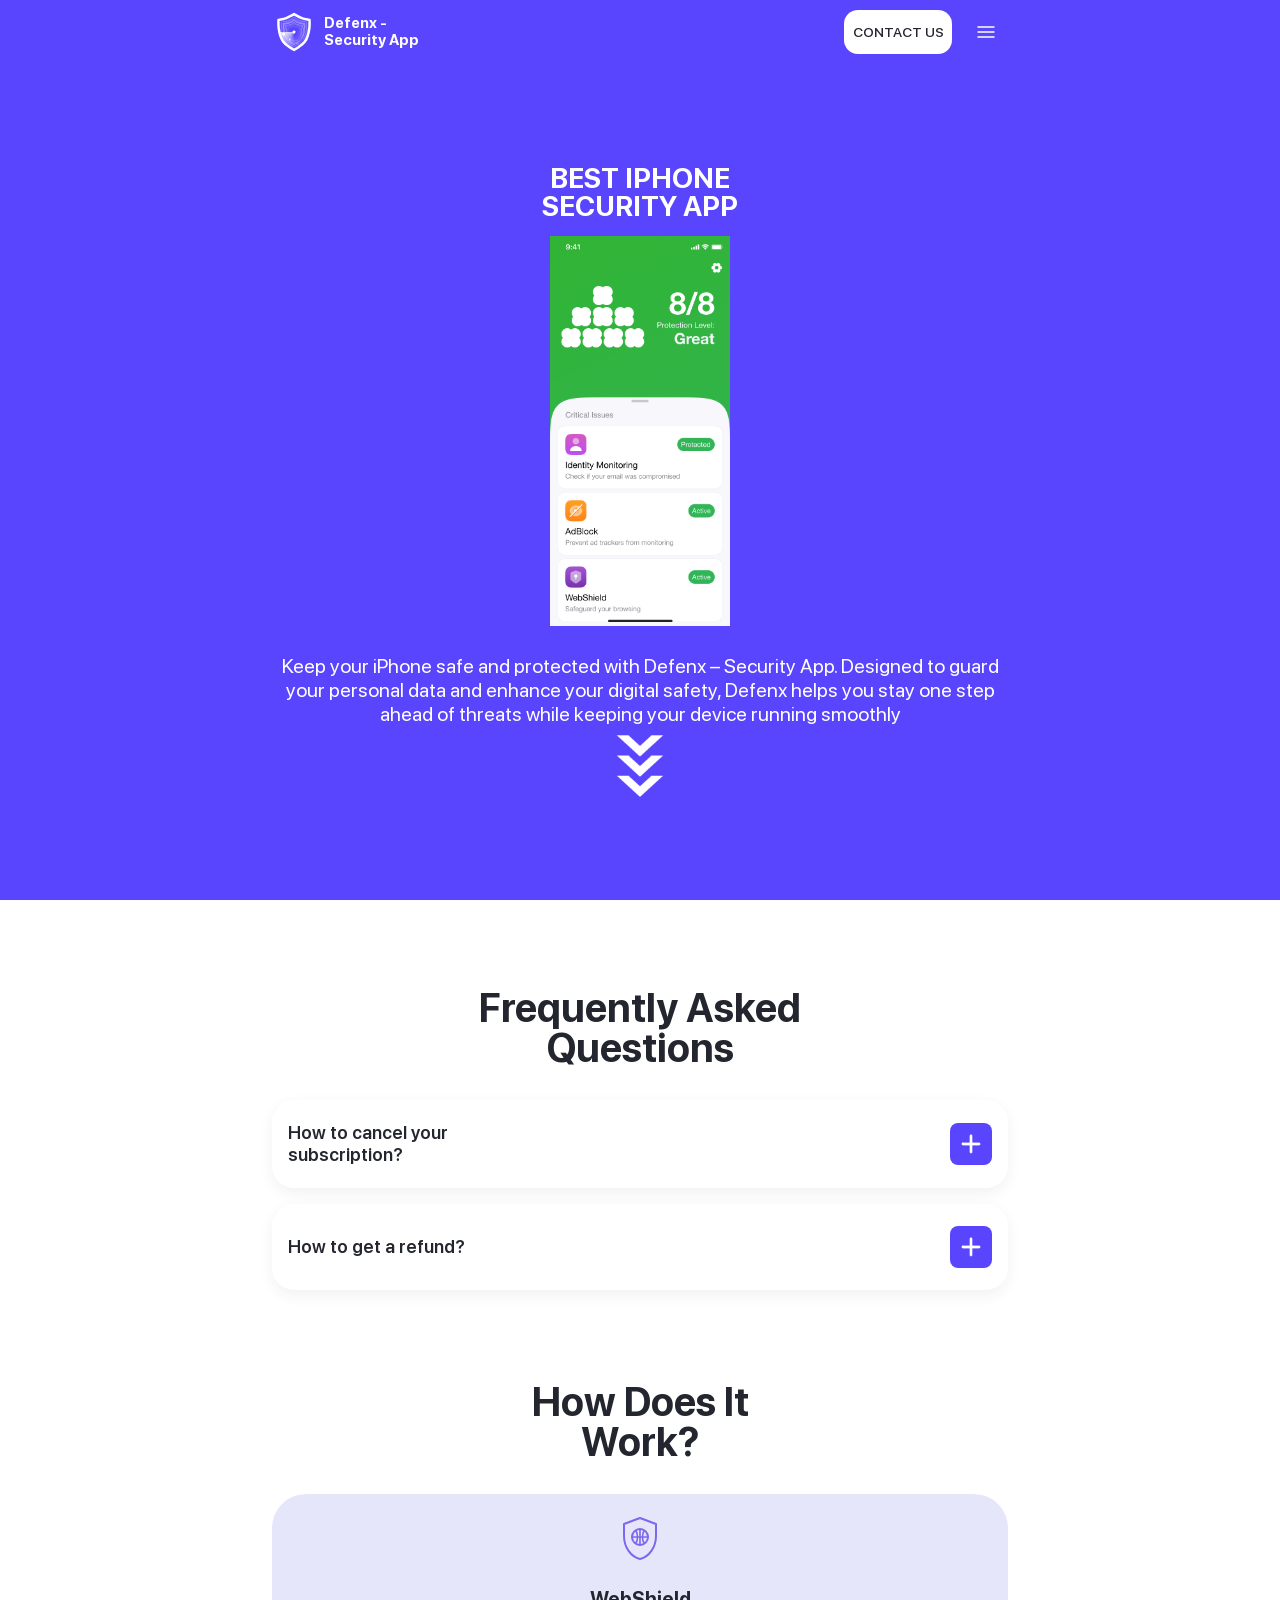
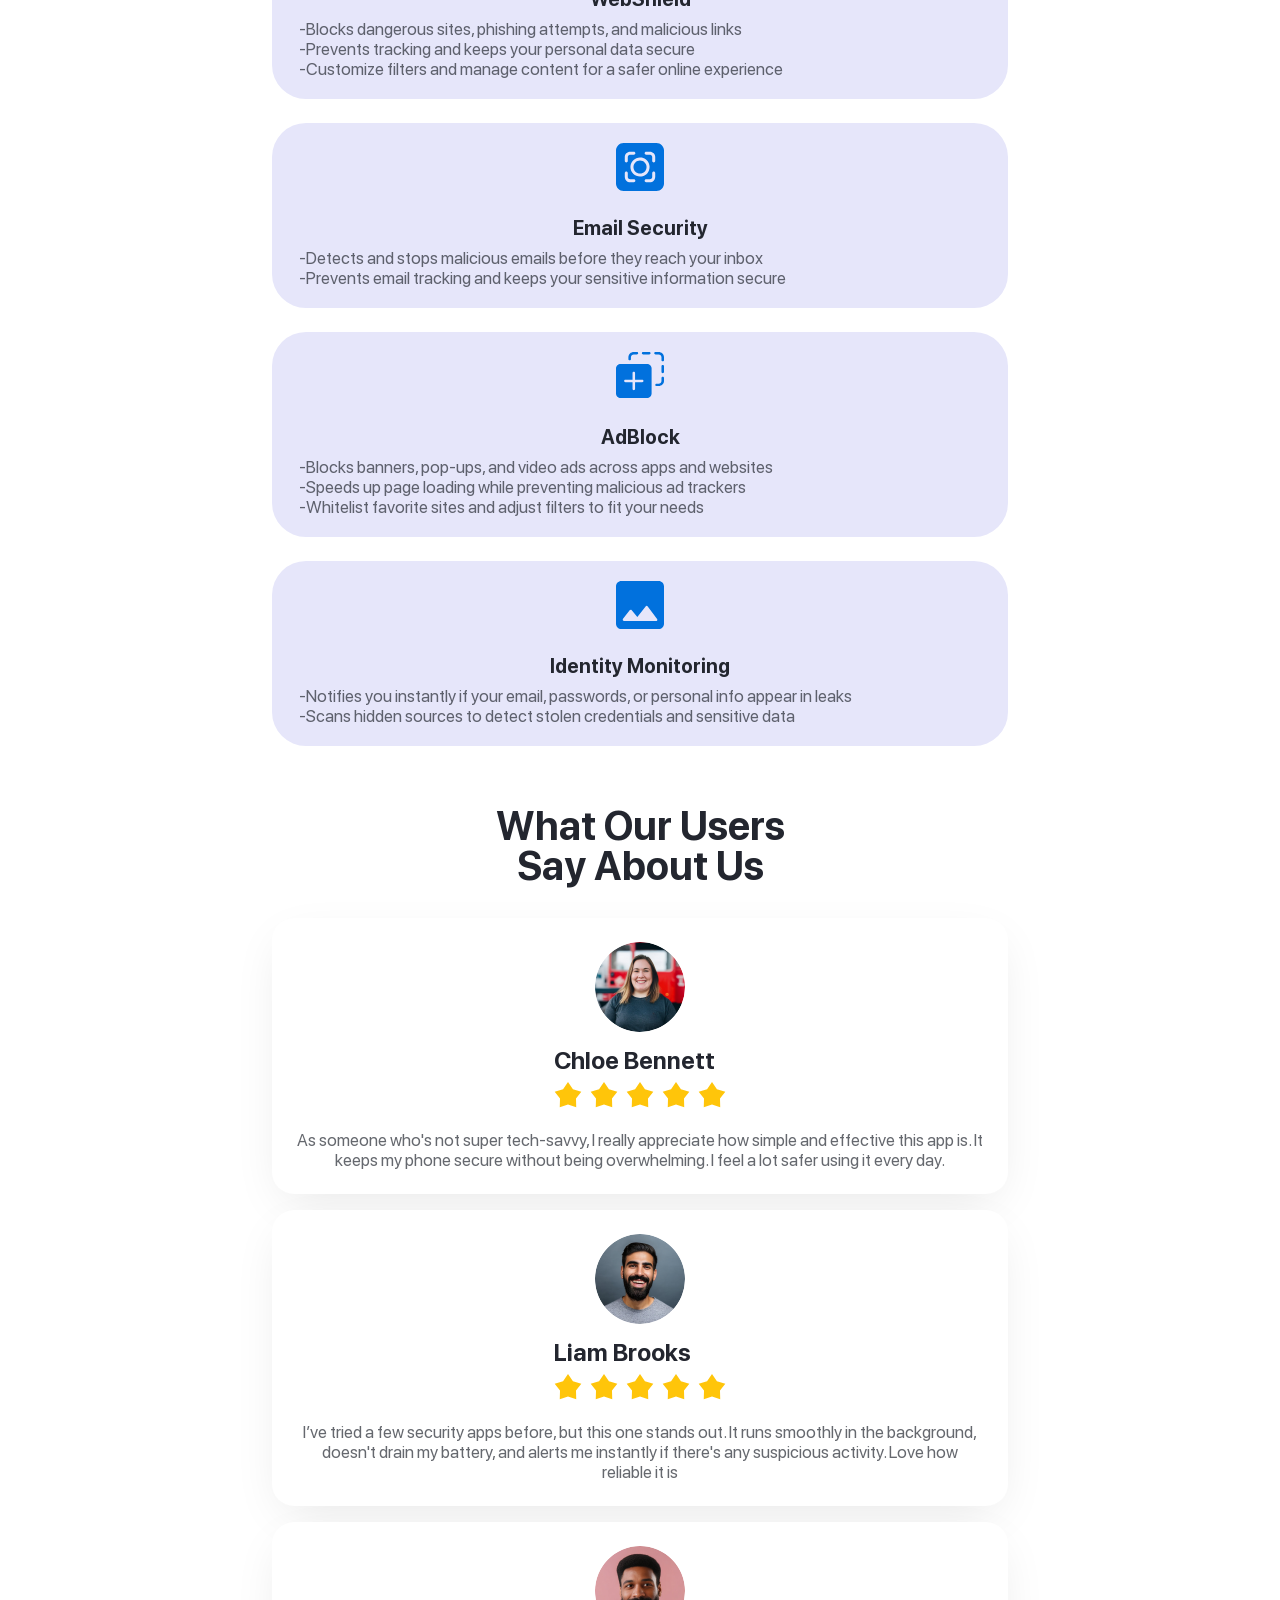
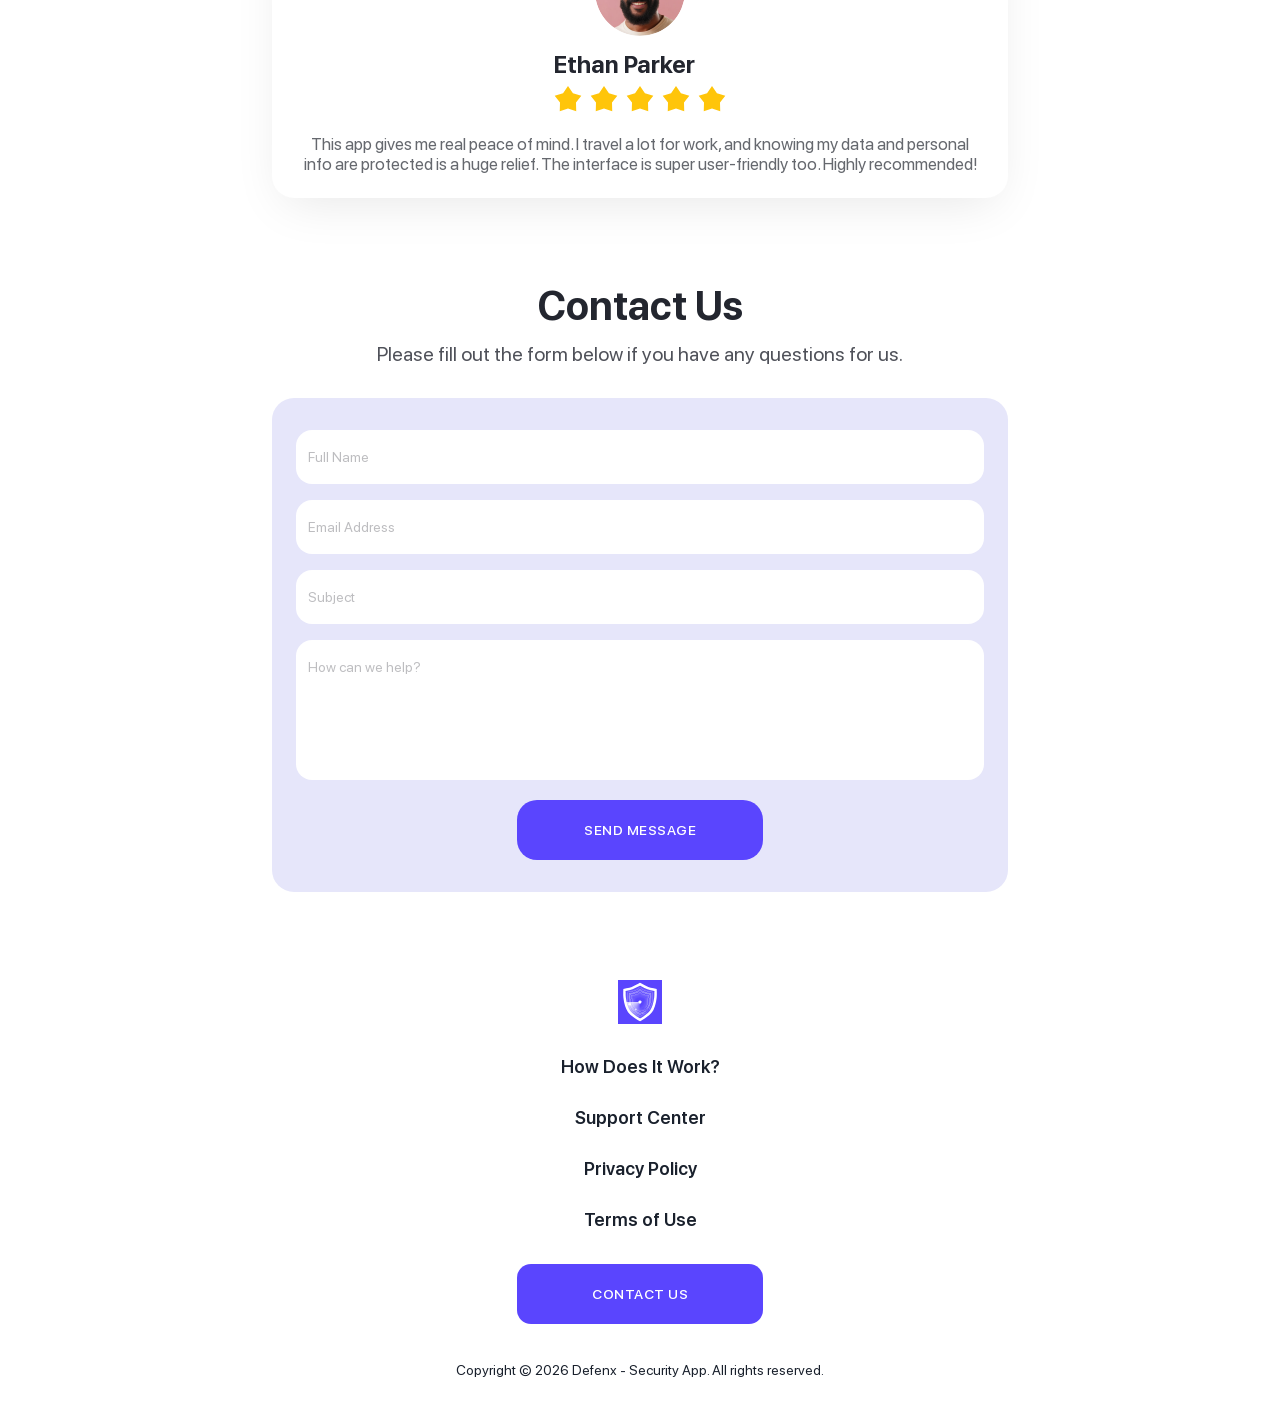
==== index.html @ 7b00d65a "Add files via upload" ====
<!doctype html>
<html lang="en">

<head>
    <meta charset="UTF-8">
    <meta name="viewport"
        content="width=device-width, user-scalable=no, initial-scale=1.0, maximum-scale=1.0, minimum-scale=1.0">
    <meta http-equiv="X-UA-Compatible" content="ie=edge">
    <link rel="stylesheet" href="css/style.css">
    <title>Defenx - Security App</title>
    <link rel="icon" type="image/svg" href="assets/img/Icon.svg">
</head>

<body>

    <header class="header header--home">
        <div class="container">
            <div class="header-content">
                <a href="#" class="logo">

                    <img src="assets/img/Icon.svg" alt="logo">
                    <div class="logo_text">Defenx - Security App</div>
                </a>
                <div class="navigation-panel">
                    <a href="#form" class="btn-nav primary-btn primary-btn--home">
                        Contact Us
                    </a>
                    <nav class="nav">
                        <span class="nav-cross" id="close-nav">
                            <svg width="44" height="44" viewBox="0 0 44 44" fill="none"
                                xmlns="http://www.w3.org/2000/svg">
                                <rect x="0.5" y="0.5" width="43" height="43" rx="21.5" stroke="black" />
                                <path d="M11 11L34.4194 34.4194" stroke="#19202C" stroke-width="1.375"
                                    stroke-linejoin="round" />
                                <path d="M11 34.4198L34.4194 11.0004" stroke="#19202C" stroke-width="1.375"
                                    stroke-linejoin="round" />
                            </svg>

                        </span>
                        <div class="nav-inner">
                            <ul class="nav-list">
                                <li class="nav-list__el"><a href="#features">How Does It Work?</a></li>
                                <li class="nav-list__el"><a href="contact-us.html">Support Center</a></li>
                                <li class="nav-list__el"><a href="privacy.html">Privacy Policy</a></li>
                                <li class="nav-list__el"><a href="terms.html">Terms of Use</a></li>
                            </ul>
                            <a href="#form" class="primary-btn">
                                Contact Us
                            </a>
                        </div>
                    </nav>
                    <div class="burger" id="burger">
                        <svg width="24" height="24" viewBox="0 0 24 24" fill="none" xmlns="http://www.w3.org/2000/svg">
                            <path fill-rule="evenodd" clip-rule="evenodd"
                                d="M20.75 7C20.75 7.41421 20.4142 7.75 20 7.75L4 7.75C3.58579 7.75 3.25 7.41421 3.25 7C3.25 6.58579 3.58579 6.25 4 6.25L20 6.25C20.4142 6.25 20.75 6.58579 20.75 7Z"
                                fill="white" />
                            <path fill-rule="evenodd" clip-rule="evenodd"
                                d="M20.75 12C20.75 12.4142 20.4142 12.75 20 12.75L4 12.75C3.58579 12.75 3.25 12.4142 3.25 12C3.25 11.5858 3.58579 11.25 4 11.25L20 11.25C20.4142 11.25 20.75 11.5858 20.75 12Z"
                                fill="white" />
                            <path fill-rule="evenodd" clip-rule="evenodd"
                                d="M20.75 17C20.75 17.4142 20.4142 17.75 20 17.75L4 17.75C3.58579 17.75 3.25 17.4142 3.25 17C3.25 16.5858 3.58579 16.25 4 16.25L20 16.25C20.4142 16.25 20.75 16.5858 20.75 17Z"
                                fill="white" />
                        </svg>
                    </div>
                </div>
            </div>
        </div>
    </header>
    <div class="wrapper wrapper--home">
        <main class="main">
            <div class="container">
                <div class="main-content">
                    <div class="main-banner">
                        <h1 class="main-title">
                            Best iPhone <br> Security app

                        </h1>
                        <div class="main-banner__img">
                            <img src="assets/img/iPhone.png" alt="iphone-img">
                        </div>
                        <!-- <a href="https://xvpn.onelink.me/860A/rs5mjfm7" class="link-app">
                        <img src="assets/img/app-store.svg" alt="app-store">
                    </a> -->

                        <p class="main-description">
                            Keep your iPhone safe and protected with Defenx – Security App. Designed to guard your personal data and enhance your digital safety, Defenx helps you stay one step ahead of threats while keeping your device running smoothly

                        </p>
                        <img src="./assets/img/Arrow.gif" alt="" style="width: 90px; transform: rotate(90deg);">
                    </div>
                </div>
            </div>
        </main>
        <section class="faq">
            <div class="container">
                <div class="faq-content">
                    <h2 class="section-title">
                        Frequently Asked Questions
                    </h2>
                    <div class="faq-list">
                        <div class="faq-el">
                            <div class="faq-el-head">
                                <div class="faq-el-head__text">
                                    How to cancel your subscription?
                                </div>
                                <div class="faq-el-head__i">
                                    <span class="faq-el-head__i__plus">
                                        <svg width="20" height="20" viewBox="0 0 20 20" fill="none"
                                            xmlns="http://www.w3.org/2000/svg">
                                            <path
                                                d="M10.0001 0.739756C9.35731 0.739756 8.83623 1.26083 8.83623 1.90361V18.0964C8.83623 18.7392 9.35731 19.2602 10.0001 19.2602C10.6429 19.2602 11.1639 18.7392 11.1639 18.0964V1.90361C11.1639 1.26083 10.6429 0.739756 10.0001 0.739756Z"
                                                fill="#FFFFFF" stroke="#FFFFFF" stroke-width="0.303614"
                                                stroke-linecap="round" />
                                            <path
                                                d="M1.90365 8.83614C1.26087 8.83614 0.739794 9.35721 0.739794 9.99999C0.739794 10.6428 1.26087 11.1638 1.90365 11.1638H18.0964C18.7392 11.1638 19.2603 10.6428 19.2603 9.99999C19.2603 9.35721 18.7392 8.83614 18.0964 8.83614H1.90365Z"
                                                fill="#FFFFFF" stroke="#FFFFFF" stroke-width="0.303614"
                                                stroke-linecap="round" />
                                        </svg>
                                    </span>
                                    <span class="faq-el-head__i__minus">
                                        <svg width="20" height="4" viewBox="0 0 20 4" fill="none"
                                            xmlns="http://www.w3.org/2000/svg">
                                            <path
                                                d="M2 0.85C1.36487 0.85 0.85 1.36487 0.85 2C0.85 2.63513 1.36487 3.15 2 3.15H18C18.6351 3.15 19.15 2.63513 19.15 2C19.15 1.36487 18.6351 0.85 18 0.85H2Z"
                                                fill="white" stroke="white" stroke-width="0.3" stroke-linecap="round" />
                                        </svg>
                                    </span>
                                </div>
                            </div>
                            <div class="faq-el-body">
                                <p class="faq-el-text">
                                    Subscription cancellation is easy! You can do it either through you Apple Store
                                    settings, or you can <a href="#form">contact us </a>, and we'll give you further
                                    instructions.
                                </p>
                            </div>
                        </div>
                        <div class="faq-el">
                            <div class="faq-el-head">
                                <div class="faq-el-head__text">
                                    How to get a refund?
                                </div>
                                <div class="faq-el-head__i">
                                    <span class="faq-el-head__i__plus">
                                        <svg width="20" height="20" viewBox="0 0 20 20" fill="none"
                                            xmlns="http://www.w3.org/2000/svg">
                                            <path
                                                d="M10.0001 0.739756C9.35731 0.739756 8.83623 1.26083 8.83623 1.90361V18.0964C8.83623 18.7392 9.35731 19.2602 10.0001 19.2602C10.6429 19.2602 11.1639 18.7392 11.1639 18.0964V1.90361C11.1639 1.26083 10.6429 0.739756 10.0001 0.739756Z"
                                                fill="#FFFFFF" stroke="#FFFFFF" stroke-width="0.303614"
                                                stroke-linecap="round" />
                                            <path
                                                d="M1.90365 8.83614C1.26087 8.83614 0.739794 9.35721 0.739794 9.99999C0.739794 10.6428 1.26087 11.1638 1.90365 11.1638H18.0964C18.7392 11.1638 19.2603 10.6428 19.2603 9.99999C19.2603 9.35721 18.7392 8.83614 18.0964 8.83614H1.90365Z"
                                                fill="#FFFFFF" stroke="#FFFFFF" stroke-width="0.303614"
                                                stroke-linecap="round" />
                                        </svg>
                                    </span>
                                    <span class="faq-el-head__i__minus">
                                        <svg width="20" height="4" viewBox="0 0 20 4" fill="none"
                                            xmlns="http://www.w3.org/2000/svg">
                                            <path
                                                d="M2 0.85C1.36487 0.85 0.85 1.36487 0.85 2C0.85 2.63513 1.36487 3.15 2 3.15H18C18.6351 3.15 19.15 2.63513 19.15 2C19.15 1.36487 18.6351 0.85 18 0.85H2Z"
                                                fill="white" stroke="white" stroke-width="0.3" stroke-linecap="round" />
                                        </svg>
                                    </span>
                                </div>
                            </div>
                            <div class="faq-el-body">
                                <p class="faq-el-text">
                                    All the refunds are processed through Apple Store and on their behalf.
                                    You can <a href="#form">contact us </a> to receive additional instructions.
                                </p>
                            </div>
                        </div>

                    </div>
                </div>
            </div>
        </section>
        <section class="work" id="features">
            <div class="container">
                <div class="work-content">
                    <h2 class="section-title">
                        How Does It
                        Work?
                    </h2>
                    <div class="work-list">
                        <div class="work-item">
                            <img src="./assets/img/w_1.svg" alt="" style="">

                            <h3 class="work-item__title">
                                WebShield

                            </h3>
                            <div class="work-item__description">
                                <ul>
                                <li style="text-align: left;">-Blocks dangerous sites, phishing attempts, and malicious links</li>
                                <li style="text-align: left;">-Prevents tracking and keeps your personal data secure</li>
                                <li style="text-align: left;">-Customize filters and manage content for a safer online experience</li>
                                </ul>


                            </div>
                        </div>
                        <div class="work-item">
                            <img src="./assets/img/w_2.svg" alt="" style="">
                            <h3 class="work-item__title">
                                Email Security

                            </h3>
                            <div class="work-item__description">
                                <li style="text-align: left;">-Detects and stops malicious emails before they reach your inbox
                                </li>
                                <li style="text-align: left;">-Prevents email tracking and keeps your sensitive information secure</li>

                            </div>
                        </div>
                        <div class="work-item">
                            <img src="./assets/img/w_3.svg" alt="" style="">
                            <h3 class="work-item__title">
                                AdBlock

                            </h3>
                            <div class="work-item__description">
                                <li style="text-align: left;">-Blocks banners, pop-ups, and video ads across apps and websites</li>
                                <li style="text-align: left;">-Speeds up page loading while preventing malicious ad trackers</li>
                                <li style="text-align: left;">-Whitelist favorite sites and adjust filters to fit your needs</li>
                                





                            </div>
                        </div>
                        <div class="work-item">
                            <img src="./assets/img/w_4.svg" alt="" style="">
                            <h3 class="work-item__title">
                                Identity Monitoring

                            </h3>
                            <div class="work-item__description">
                                
                                <li style="text-align: left;">-Notifies you instantly if your email, passwords, or personal info appear in leaks</li>
                                <li style="text-align: left;">-Scans hidden sources to detect stolen credentials and sensitive data</li>
                                
                            </div>
                        </div>
                    </div>
                </div>
            </div>
        </section>

        <section class="feedback">
            <div class="container">
                <div class="feedback-content">
                    <h2 class="section-title">
                        What Our Users Say About Us
                    </h2>
                    <div class="feedback-list">
                        <div class="feedback-card">
                            <div class="feedback-card__img">
                                <img src="assets/img/f-1.png" alt="img">
                            </div>
                            <div class="feedback-card__person">
                                <h3 class="feedback-card__title">Chloe Bennett</h3>
                                <div class="feedback-card__star">
                                    <svg width="172" height="28" viewBox="0 0 172 28" fill="none"
                                        xmlns="http://www.w3.org/2000/svg">
                                        <path
                                            d="M14 0L18.9374 7.20426L27.3148 9.67376L21.9889 16.5957L22.229 25.3262L14 22.4L5.77101 25.3262L6.01113 16.5957L0.685208 9.67376L9.0626 7.20426L14 0Z"
                                            fill="#FFC50A" />
                                        <path
                                            d="M86 0L90.9374 7.20426L99.3148 9.67376L93.9889 16.5957L94.229 25.3262L86 22.4L77.771 25.3262L78.0111 16.5957L72.6852 9.67376L81.0626 7.20426L86 0Z"
                                            fill="#FFC50A" />
                                        <path
                                            d="M50 0L54.9374 7.20426L63.3148 9.67376L57.9889 16.5957L58.229 25.3262L50 22.4L41.771 25.3262L42.0111 16.5957L36.6852 9.67376L45.0626 7.20426L50 0Z"
                                            fill="#FFC50A" />
                                        <path
                                            d="M122 0L126.937 7.20426L135.315 9.67376L129.989 16.5957L130.229 25.3262L122 22.4L113.771 25.3262L114.011 16.5957L108.685 9.67376L117.063 7.20426L122 0Z"
                                            fill="#FFC50A" />
                                        <path
                                            d="M158 0L162.937 7.20426L171.315 9.67376L165.989 16.5957L166.229 25.3262L158 22.4L149.771 25.3262L150.011 16.5957L144.685 9.67376L153.063 7.20426L158 0Z"
                                            fill="#FFC50A" />
                                    </svg>

                                </div>
                            </div>
                            <div class="feedback-card__text">
                                As someone who's not super tech-savvy, I really appreciate how simple and effective this app is. It keeps my phone secure without being overwhelming. I feel a lot safer using it every day. </div>
                        </div>
                        <div class="feedback-card">
                            <div class="feedback-card__img">
                                <img src="assets/img/f-2.png" alt="img">
                            </div>
                            <div class="feedback-card__person">
                                <h3 class="feedback-card__title">Liam Brooks</h3>
                                <div class="feedback-card__star">
                                    <svg width="172" height="28" viewBox="0 0 172 28" fill="none"
                                        xmlns="http://www.w3.org/2000/svg">
                                        <path
                                            d="M14 0L18.9374 7.20426L27.3148 9.67376L21.9889 16.5957L22.229 25.3262L14 22.4L5.77101 25.3262L6.01113 16.5957L0.685208 9.67376L9.0626 7.20426L14 0Z"
                                            fill="#FFC50A" />
                                        <path
                                            d="M86 0L90.9374 7.20426L99.3148 9.67376L93.9889 16.5957L94.229 25.3262L86 22.4L77.771 25.3262L78.0111 16.5957L72.6852 9.67376L81.0626 7.20426L86 0Z"
                                            fill="#FFC50A" />
                                        <path
                                            d="M50 0L54.9374 7.20426L63.3148 9.67376L57.9889 16.5957L58.229 25.3262L50 22.4L41.771 25.3262L42.0111 16.5957L36.6852 9.67376L45.0626 7.20426L50 0Z"
                                            fill="#FFC50A" />
                                        <path
                                            d="M122 0L126.937 7.20426L135.315 9.67376L129.989 16.5957L130.229 25.3262L122 22.4L113.771 25.3262L114.011 16.5957L108.685 9.67376L117.063 7.20426L122 0Z"
                                            fill="#FFC50A" />
                                        <path
                                            d="M158 0L162.937 7.20426L171.315 9.67376L165.989 16.5957L166.229 25.3262L158 22.4L149.771 25.3262L150.011 16.5957L144.685 9.67376L153.063 7.20426L158 0Z"
                                            fill="#FFC50A" />
                                    </svg>

                                </div>
                            </div>
                            <div class="feedback-card__text">
                                I’ve tried a few security apps before, but this one stands out. It runs smoothly in the background, doesn't drain my battery, and alerts me instantly if there's any suspicious activity. Love how reliable it is
                            </div>
                        </div>
                        <div class="feedback-card">
                            <div class="feedback-card__img">
                                <img src="assets/img/f-3.png" alt="img">
                            </div>
                            <div class="feedback-card__person">
                                <h3 class="feedback-card__title">Ethan Parker</h3>
                                <div class="feedback-card__star">
                                    <svg width="172" height="28" viewBox="0 0 172 28" fill="none"
                                        xmlns="http://www.w3.org/2000/svg">
                                        <path
                                            d="M14 0L18.9374 7.20426L27.3148 9.67376L21.9889 16.5957L22.229 25.3262L14 22.4L5.77101 25.3262L6.01113 16.5957L0.685208 9.67376L9.0626 7.20426L14 0Z"
                                            fill="#FFC50A" />
                                        <path
                                            d="M86 0L90.9374 7.20426L99.3148 9.67376L93.9889 16.5957L94.229 25.3262L86 22.4L77.771 25.3262L78.0111 16.5957L72.6852 9.67376L81.0626 7.20426L86 0Z"
                                            fill="#FFC50A" />
                                        <path
                                            d="M50 0L54.9374 7.20426L63.3148 9.67376L57.9889 16.5957L58.229 25.3262L50 22.4L41.771 25.3262L42.0111 16.5957L36.6852 9.67376L45.0626 7.20426L50 0Z"
                                            fill="#FFC50A" />
                                        <path
                                            d="M122 0L126.937 7.20426L135.315 9.67376L129.989 16.5957L130.229 25.3262L122 22.4L113.771 25.3262L114.011 16.5957L108.685 9.67376L117.063 7.20426L122 0Z"
                                            fill="#FFC50A" />
                                        <path
                                            d="M158 0L162.937 7.20426L171.315 9.67376L165.989 16.5957L166.229 25.3262L158 22.4L149.771 25.3262L150.011 16.5957L144.685 9.67376L153.063 7.20426L158 0Z"
                                            fill="#FFC50A" />
                                    </svg>

                                </div>
                            </div>
                            <div class="feedback-card__text">
                               This app gives me real peace of mind. I travel a lot for work, and knowing my data and personal info are protected is a huge relief. The interface is super user-friendly too. Highly recommended!
                            </div>
                        </div>
                    </div>
                </div>
            </div>
        </section>
        <section class="form-block" id="form">
            <div class="container">
                <h2 class="section-title">
                    Contact Us
                </h2>
                <p class="section-description">
                    Please fill out the form below if you have any questions for us.
                </p>
                <form action="https://api.web3forms.com/submit" class="form" method="POST">

                    <input type="hidden" name="access_key" value="8e4da4b1-374e-47e5-af0d-6963b2550232">
                    <input type="hidden" name="redirect" value="https://web3forms.com/success" />
                    <div class="form-group">
                        <input type="text" name="name" placeholder="Full Name" required>
                    </div>
                    <div class="form-group">
                        <input type="email" name="email" placeholder="Email Address" required>
                    </div>
                    <div class="form-group">
                        <input type="text" name="title" placeholder="Subject" required>
                    </div>
                    <div class="form-group">
                        <textarea name="description" placeholder="How can we help?" required></textarea>
                    </div>
                    <div class="form-group">
                        <button type="submit">Send Message</button>
                    </div>
                </form>
            </div>
        </section>
        <footer class="footer">
            <div class="container">
                <div class="footer-content">
                    <a href="#" class="logo">
                        <img src="assets/img/Icon.svg" alt="logo">
                    
                    </a>
                    <nav class="footer-nav">
                        <ul class="nav-list">
                            <li class="nav-list__el"><a href="#features">How Does It Work?</a></li>
                            <li class="nav-list__el"><a href="contact-us.html">Support Center</a></li>
                            <li class="nav-list__el"><a href="privacy.html">Privacy Policy</a></li>
                            <li class="nav-list__el"><a href="terms.html">Terms of Use</a></li>
                        </ul>
                    </nav>
                    <a href="#form" class="footer-btn primary-btn">
                        Contact Us
                    </a>
                </div>
                <div class="copy-text">
                    Copyright © <script>document.write(new Date().getFullYear());</script> Defenx - Security App. All rights reserved.
                </div>
            </div>
        </footer>
    </div>


    <script src="https://code.jquery.com/jquery-3.7.1.js"
        integrity="sha256-eKhayi8LEQwp4NKxN+CfCh+3qOVUtJn3QNZ0TciWLP4=" crossorigin="anonymous"></script>

    <script src="https://web3forms.com/client/script.js" async defer></script>
    <script src="js/main.js"></script>
</body>

</html>

<!--
color: #FFFFFF;
color: rgba(255, 255, 255, 0.80);
-->
---- css/style.css ----
@import "../assets/font/stylesheet.css";

:root {
  --color-primary: #5A45FE;
  --works: #E6E6FA;

}
*{
  margin: 0;
  padding: 0;
  box-sizing: border-box;
  text-decoration: none;
  list-style-type: none;
  outline: none;
  border: none;
  font-family: "SF Pro Display",sans-serif;
  -webkit-tap-highlight-color: rgba(0, 0, 0, 0);
}

body{
  background: #FFFFFF;
}

.container{
  max-width: 768px;
  padding: 0 16px;
  margin: 0 auto;
}

.wrapper{
  overflow: hidden;
  padding-top: 94px;
}

.wrapper--home{
  padding: 0;
}

.header{
  width: 100%;
  position: fixed;
  left: 0;
  top: 0;
  padding: 10px 0;
  z-index: 10;
  transition: .3s;
}

.header.header--home.scroll{
  background: #5A45FE;
  box-shadow: 0px 15px 50px -12px rgba(0, 0, 0, 0.1);
}

.header.scroll{
  background: #fff;
  box-shadow: 0px 15px 50px -12px rgba(0, 0, 0, 0.1);
}

.header-content{
  display: flex;
  justify-content: space-between;
}

.logo{
  color: white;
  display: flex;
  gap: 8px;
  align-items: center;
}

.logo img{
  display: block;
  width: 44px;
}
.logo_text{
  width: 110px;
  font-size: 15px;
  font-weight: bold;
  line-height: 17px;
}

.primary-btn{
  display: flex;
  align-items: center;
  justify-content: center;
  width: 108px;
  height: 44px;
  color: #FFF;
  text-align: center;
  font-size: 14px;
  font-style: normal;
  font-weight: 500;
  text-transform: uppercase;
  line-height: 19px;
  border-radius: 14px;
  background: var(--color-primary);
}

.primary-btn--home{
  color: rgb(35, 38, 47);
  background: rgb(255, 255, 255);
  text-transform: uppercase;
}

.navigation-panel{
  display: flex;
  align-items: center;
  gap: 12px;
}

.nav{
  position: fixed;
  width: 100%;
  height: 100%;
  right: -150%;
  top: 0;
  opacity: 0;
  background: #fff;
  padding-top: 128px;
  transition: .3s;
  z-index: 11;
}

.nav-inner{
  position: relative;
  display: flex;
  flex-direction: column;
  align-items: center;
  gap: 32px;
  z-index: 3;
}

.nav.active{
  right: 0;
  opacity: 1;
}

.nav-cross{
  position: absolute;
  right: 16px;
  top: 40px;
}

.nav .primary-btn{
  width: 246px;
  height: 60px;
  font-size: 14px;
  font-style: normal;
  font-weight: 500;
  line-height: 24px;
  text-transform: uppercase;
  border-radius: 20px;
}

.nav-list{
  display: flex;
  flex-direction: column;
  align-items: center;
  gap: 32px;
}

.nav-list__el a{
  color: rgb(25, 32, 44);
  text-align: center;
  font-size: 22px;
  font-style: normal;
  font-weight: 600;
  line-height: 22px;
}

.burger{
  display: flex;
  justify-content: center;
  align-items: center;
  width: 44px;
  height: 44px;
}



/* Main color */

.main {
  position: relative;
  display: flex;
  align-items: center;
  background: var(--color-primary);
  width: 100%;
  height: 100vh;
  padding: 94px 0 40px;
}

.main-title{
  font-size: 28px;
  font-style: normal;
  font-weight: 700;
  line-height: 28px;
  text-transform: uppercase;
  color: #fff;
  text-align: center;
  margin: 26px 0 16px;
}

.main-description{
  color: #FFF;
  font-size: 20px;
  font-style: normal;
  font-weight: 400;
  line-height: normal;
  text-align: center;
}

.main-banner{
  display: flex;
  flex-direction: column;
  align-items: center;
}

.main-banner__img{
  max-width: 180px;
  margin-bottom: 28px;
}

.main-banner__img img{
  display: block;
  width: 100%;
}

.section-title{
  max-width: 340px;
  color: #23262F;
  text-align: center;
  font-size: 40px;
  font-style: normal;
  font-weight: 700;
  line-height: 40px;
  margin: 0 auto;
}

.work{
  position: relative;
  padding: 60px 0 0;
}

.work-list{
  display: flex;
  flex-direction: column;
  gap: 24px;
  margin-top: 32px;
}
/* Color item */

.work-item{
  display: flex;
  flex-direction: column;
  align-items: flex-start;
  padding: 20px 27px;
  text-align: center;
  border-radius: 34px;
  background: var(--works);
}

.work-item img{
  width: auto;
  height: 48px; 
  margin: 0 auto;
}

.work-item__title{
  color: #23262F;
  font-size: 20px;
  font-weight: 700;
  line-height: 24px;
  margin: 25px auto 0;
}

.work-item__description{
  color: #23262FB2;
  font-size: 17px;
  font-weight: 400;
  margin-top: 8px;
}

.section-description{
  color: #23262FCC;
  text-align: center;
  font-size: 20px;
  font-style: normal;
  font-weight: 400;
  line-height: normal;
  margin-top: 16px;
}


.faq{
  position: relative;
  padding: 88px 0 32px;
}

.faq-el-text{
  max-width: 81%;
  color: #23262F99;
  font-size: 18px;
  font-style: normal;
  font-weight: 400;
  line-height: 22px;
  margin: 16px 0;
}

.faq-el-text:last-child{
  margin-bottom: 0;
}

.faq-list{
  display: flex;
  flex-direction: column;
  gap: 16px;
  margin-top: 32px;
}

.faq-el{
  border: 1px solid linear-gradient(146deg, #B3D185 0%, #89BF44 100%);
  border-radius: 22px;
  box-shadow: 0px 5px 16px 0px rgba(8, 15, 52, 0.06);
  background: rgb(255, 255, 255);
  padding: 22px 16px;
}

.faq-el-head{
  display: flex;
  justify-content: space-between;
  align-items: center;
  overflow: hidden;
}

.faq-el-body{
  display: none;
}

.faq-el-head__text{
  max-width: 255px;
  color: #23262F;
  font-size: 18px;
  font-weight: 600;
  line-height: 22px;
}

.faq-el-head__i{
  display: flex;
  justify-content: center;
  align-items: center;
  width: 42px;
  height: 42px;
  background: var(--color-primary);
  border-radius: 8.1px;
}

.faq-el.active .faq-el-head__i{
  background: var(--color-primary);
}

.faq-el-head__i__minus{
  display: none;
}


.faq-el.active .faq-el-head__i__plus{
  display: none;
}

.faq-el.active .faq-el-head__i__minus{
  display: block;
}

.faq-el-head__i svg{
  display: flex;
}

.info-list{
  counter-reset: section;
}

.info-list__item{
  position: relative;
  color: rgb(25, 32, 44);
  font-size: 17px;
  font-style: normal;
  font-weight: 400;
  line-height: 22px;
  margin-bottom: 24px;
}

.info-list--page .info-list__item{
  max-width: 100%;
}

.info-list .info-list__item:before{
  position: absolute;
  left: 5px;
  top: 0;
  counter-increment: section;
  content:  counter(section) ". ";
}

.info-list__item p{
  padding-left: 25px;
}

.info-list__item img{
  display: block;
  max-width: 217px;
  margin: 24px auto 0;
}

.feedback{
  position: relative;
  padding: 28px 0;
  margin-top: 32px;
}

.feedback-list{
  display: flex;
  flex-direction: column;
  gap: 16px;
  margin-top: 32px;
}

.feedback-card{
  display: flex;
  flex-direction: column;
  align-items: center;
  border-radius: 22px;
  box-shadow: 0px 15px 50px -12px rgba(0, 0, 0, 0.1);
  background: rgb(255, 255, 255);
  padding: 24px;
}

.feedback-card__inner{
  display: flex;
  align-items: center;
  width: 100%;
  gap: 10px;
}

.feedback-card__img{
  width: 90px;
  height: 90px;
  overflow: hidden;
  border-radius: 100%;
  margin-bottom: 16px;
  border: 3px solid linear-gradient(146deg, #B3D185 0%, #89BF44 100%);
}

.feedback-card__img img{
  display: block;
  width: 100%;
  
}

.feedback-card__title{
  color: #23262F;
  font-size: 24px;
  font-weight: 700;
  line-height: 26px;
  margin-bottom: 8px;
}

.feedback-card__text{
  color: #23262FB2;
  text-align: center;
  font-size: 17px;
  font-style: normal;
  font-weight: 400;
  line-height: normal;
  margin-top: 16px;
}

.form-block{
  padding: 28px 0;
  margin-top: 32px;
}

.form{
  display: flex;
  flex-direction: column;
  gap: 16px;
  padding: 32px 24px;
  border-radius: 22px;
  background: var(--works);
  margin-top: 32px;
}

.form-group input{
  width: 100%;
  border-radius: 16px;
  background: rgb(255, 255, 255);
  padding: 19px 12px 18px;
  color: #23262FB2;
  font-size: 14px;
  line-height: 17px;
  font-weight: 400;
}

.form-group textarea{
  width: 100%;
  height: 140px;
  border-radius: 16px;
  background: rgb(255, 255, 255);
  padding: 19px 12px 18px;
  color: #23262FB2;
  font-size: 14px;
  line-height: 17px;
  font-weight: 400;
  resize: none;
}

.form-group textarea::placeholder,
.form-group input::placeholder{
  color: #23262F4D;
}

.form-group button{
  display: flex;
  justify-content: center;
  align-items: center;
  width: 246px;
  height: 60px;
  padding: 17px;
  color: rgb(255, 255, 255);
  font-size: 14px;
  font-weight: 500;
  line-height: 18px;
  letter-spacing: 0.5px;
  text-align: center;
  text-transform: uppercase;
  border-radius: 20px;
  background: var(--color-primary);
  margin: 0 auto;
}

.footer{
  padding: 28px 0;
  margin-top: 32px;
}

.footer-content{
  display: flex;
  flex-direction: column;
  align-items: center;
  gap: 34px;
}

.logo-footer{
 color: black !important;
}

.black{
  color: black !important;
}


.footer-btn{
  width: 246px;
  height: 60px;
  font-size: 14px;
  line-height: 18px;
  letter-spacing: 0.5px;
  font-style: normal;
  font-weight: 500;
  text-transform: uppercase;
}

.footer-nav .nav-list__el a{
  font-size: 18px;
  line-height: 18px;
}


.questions-block{
  position: relative;
  padding-bottom: 40px;
}

.questions-list{
  display: flex;
  flex-direction: column;
  gap: 14px;
}

.questions-list__el{
  display: flex;
  flex-direction: column;
  gap: 0;
  border: 1px solid linear-gradient(146deg, #B3D185 0%, #89BF44 100%);
  border-radius: 34px;
  padding: 20px 27px;
  text-align: center;
}

.questions-list__el__text{
  color: rgb(35, 38, 47);
  font-size: 20px;
  font-weight: 700;
  line-height: 24px;
  margin-top: 14px;
}

.info-list--page{
  position: relative;
  margin: 20px 0 20px;
}

.info-list--page .info-list__item {
  display: flex;
  flex-direction: column;
  gap: 10px;
  font-size: 17px;
}

.info-list a,
.faq-el-text a{
  display: inline-block;
  text-decoration-line: underline;
  text-decoration-skip-ink: none;
  color: #23262F99;
  font-size: 17px;
  font-style: normal;
  font-weight: 400;
}

.info-list--title .info-list__item p:first-child{
  font-size: 20px;
  font-weight: 600;
}

.info-list--page .info-list__item:before{
  width: 22px;
  left: -5px;
  text-align: right;
}

.info-page__text{
  color: rgb(25, 32, 44);
  font-size: 17px;
  font-weight: 400;
  margin: 15px 0;
}

.info-page__text a{
  color: #0027C3;
  font-size: 17px;
  font-weight: 400;
  text-decoration-line: underline;
}

.section-title--info{
  text-align: center;
  margin-bottom: 32px;
}

.info-sublist{
  display: flex;
  flex-direction: column;
  gap: 10px;
}

.info-sublist__el{
  position: relative;
  padding-left: 15px;
  font-size: 15px;
  color: rgb(25, 32, 44);
}

.info-sublist__el:before{
  position: absolute;
  content: "";
  left: 0;
  top: 8px;
  width: 5px;
  height: 5px;
  border-radius: 50%;
  background:  #FFF;
}

.info-list .info-sublist{
  margin: 0;
  padding-left: 25px;
}


.sec-tabs .wrap-ready-items .ready-item-hot{
  overflow: visible;
}

.copy-text{
  text-align: center;
  font-size: 14px;
  line-height: 24px;
  color: rgb(25, 32, 44);
  margin-top: 34px;
}

.refund-text{
  font-size: 17px;
  color: #0027C3;
}

.refund{
  padding-bottom: 40px;
}

.pt-0{
  padding-top: 0;
}

.mt-0{
  margin-top: 0;
}

.faq--second-page{
  padding-bottom: 40px;
}

.info .info-page__text a{
  color: #19202C;
}

.info-page-list__el{
  position: relative;
  padding-left: 25px;
}

.info-page-list__el:before{
  position: absolute;
  content: "";
  left: 11px;
  top: 9px;
  width: 3px ;
  height: 3px;
  border-radius: 50%;
  background: #19202C;
}

.info-list--refunds li{
  margin-bottom: 14px;
}

.info-list__item img{
  max-width: 250px;
  margin: 14px auto 0;
}

.marker-block{
  margin-top: 14px;
}

.marker{
  position: relative;
}

.marker:before{
  position: absolute;
  left: 8px;
  top: 12px;
  transform: translate(0 , -50%);
  content: "";
  width: 3px;
  height: 3px;
  background: #23262F;
  border-radius: 50%;
}
@media (max-width:380px){
  .main-banner__img {
    max-width: 190px;
  }
}
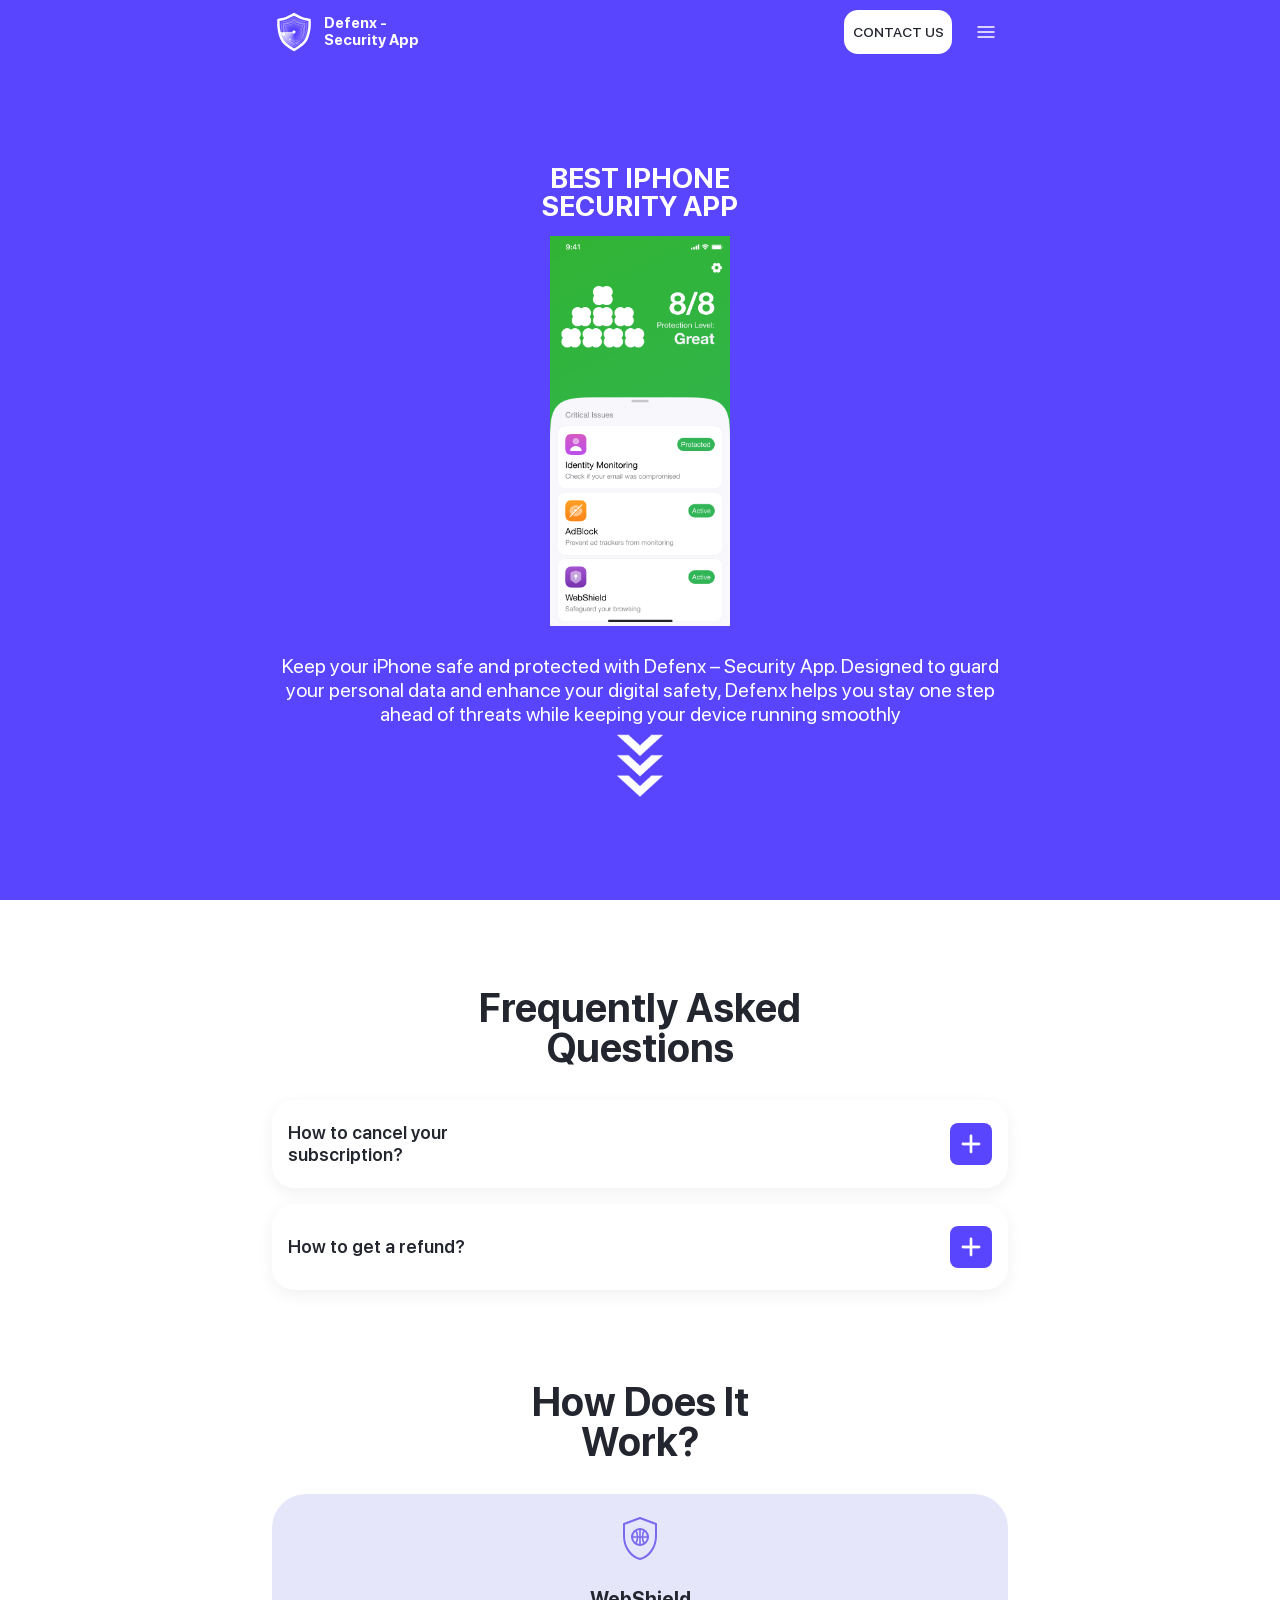
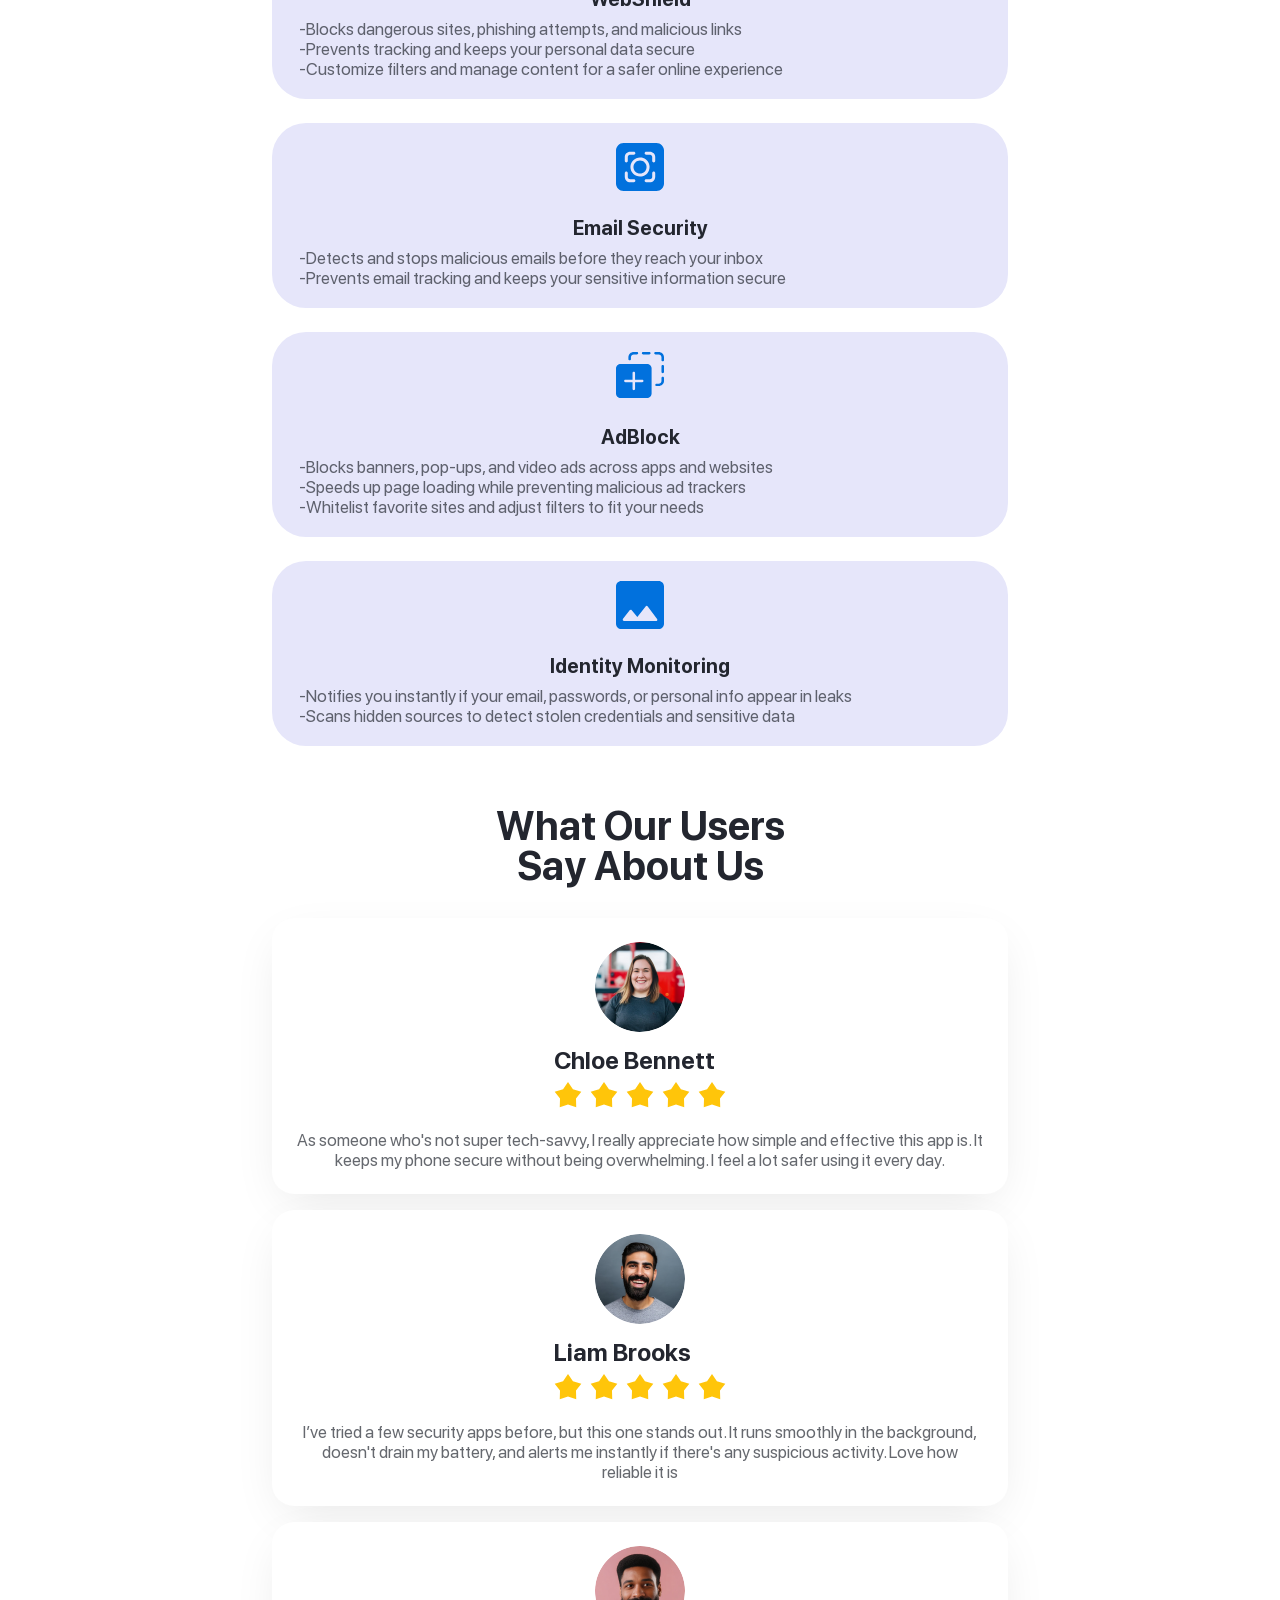
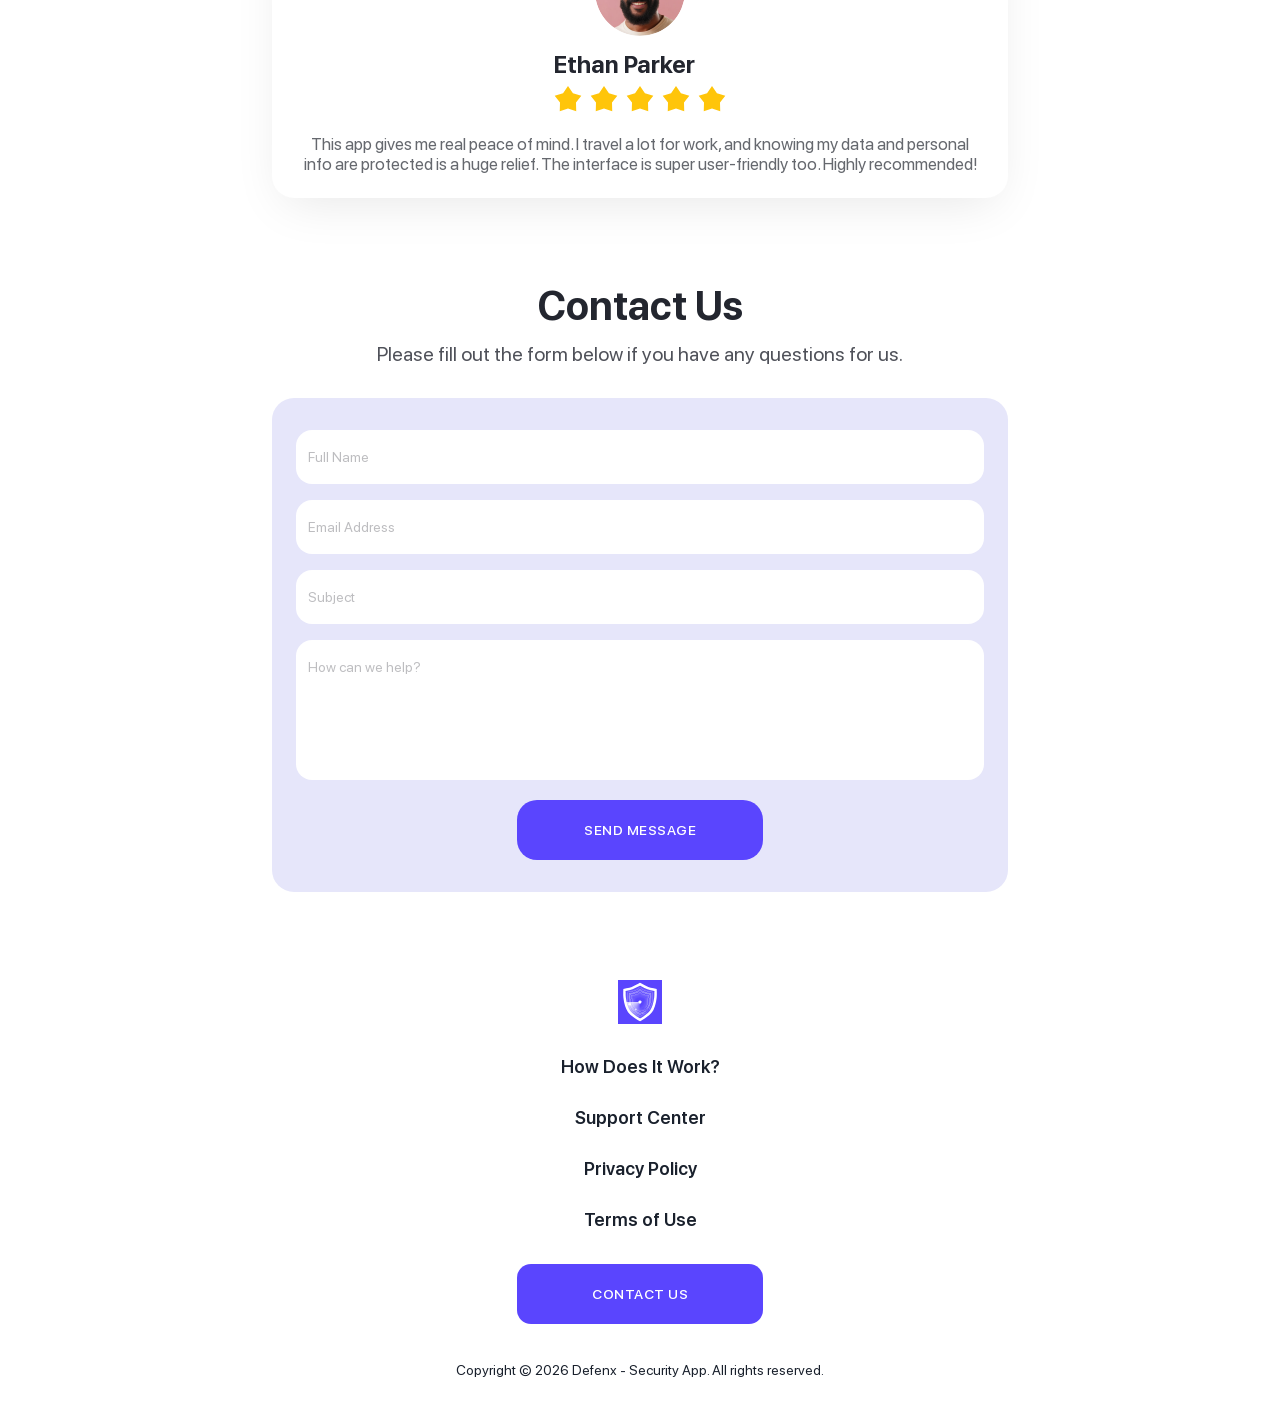
==== commit 808f0b88: "index.html" ====
--- a/index.html
+++ b/index.html
@@ -366,7 +366,7 @@
                 </p>
                 <form action="https://api.web3forms.com/submit" class="form" method="POST">
 
-                    <input type="hidden" name="access_key" value="8e4da4b1-374e-47e5-af0d-6963b2550232">
+                    <input type="hidden" name="access_key" value="955e777b-4ba3-426c-848a-4c33310faa03">
                     <input type="hidden" name="redirect" value="https://web3forms.com/success" />
                     <div class="form-group">
                         <input type="text" name="name" placeholder="Full Name" required>
@@ -425,4 +425,4 @@
 <!--
 color: #FFFFFF;
 color: rgba(255, 255, 255, 0.80);
--->+-->
